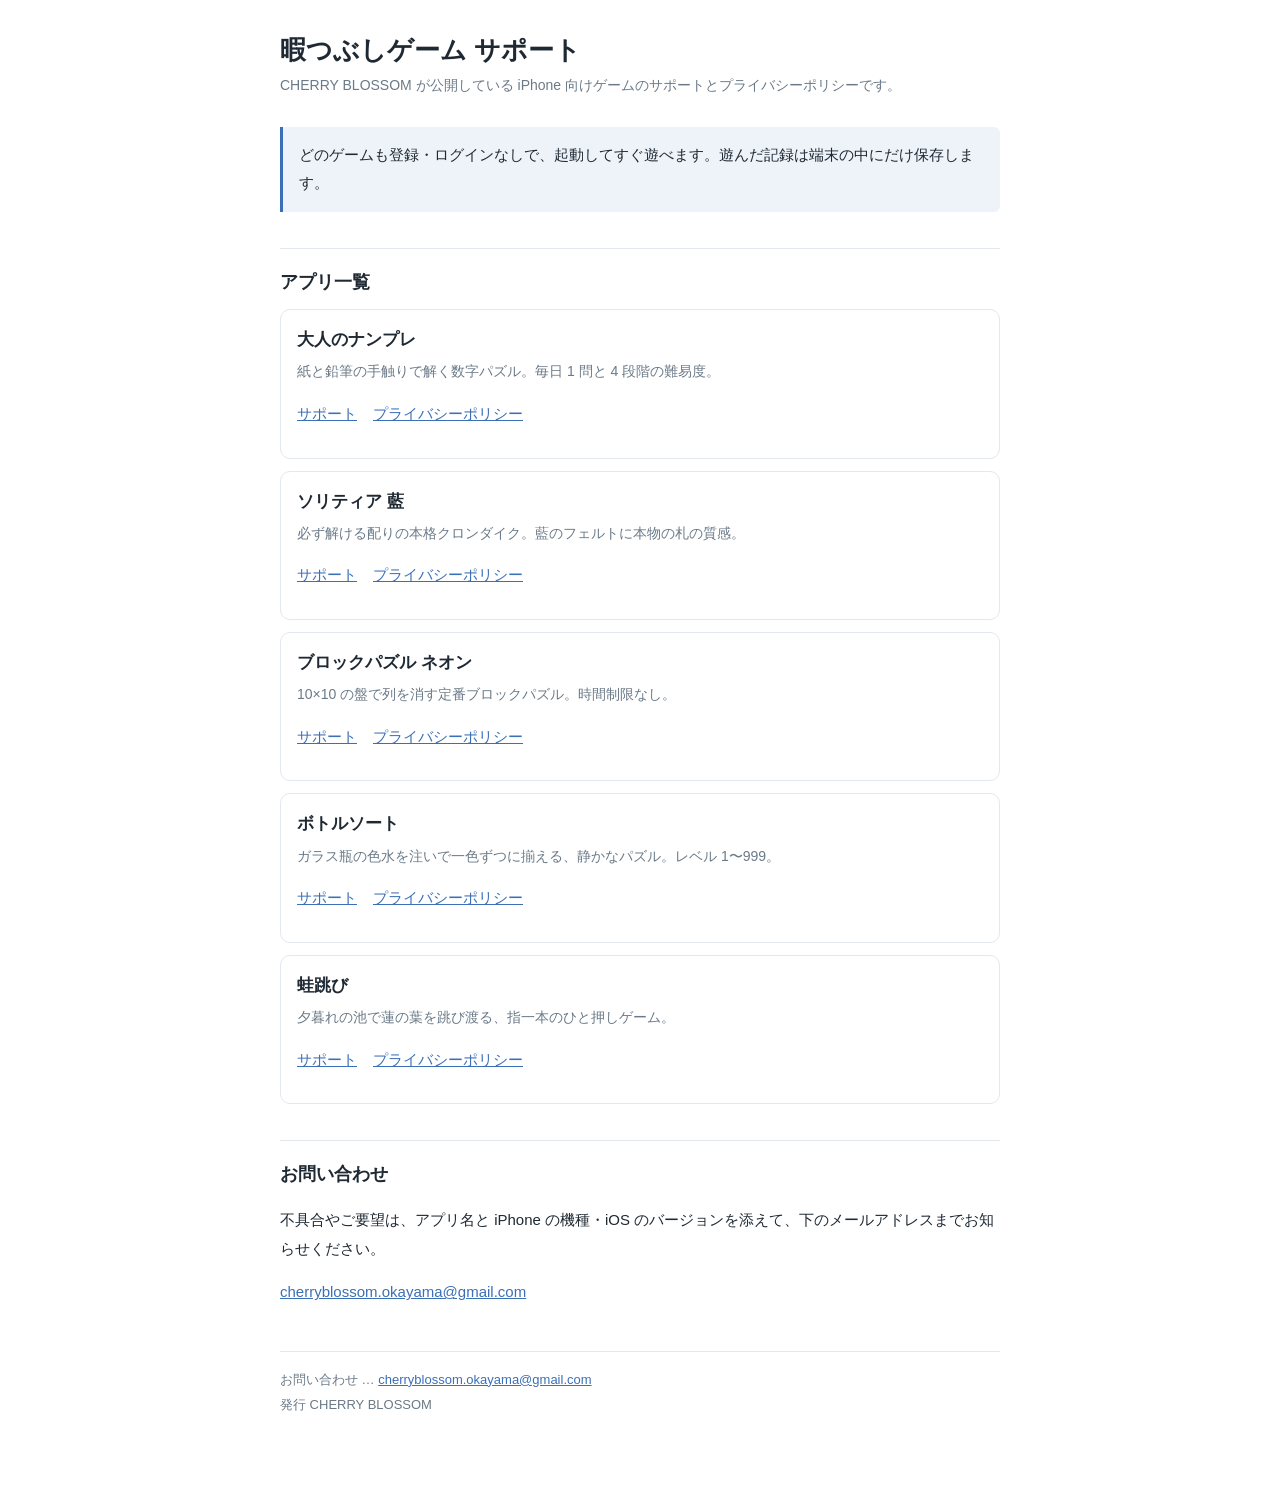
==== index.html @ 3ae5485f "暇つぶしゲーム 5 本のサポート・プライバシーポリシー Co-Authored-By: Claude Fable 5.1 <noreply@anthropic.com> Claude-Session:" ====
<!DOCTYPE html>
<html lang="ja">
<head>
<meta charset="utf-8">
<meta name="viewport" content="width=device-width,initial-scale=1">
<title>暇つぶしゲーム サポート</title>
<link rel="stylesheet" href="style.css">
</head>
<body>
<main>
<h1>暇つぶしゲーム サポート</h1>
<p class="meta">CHERRY BLOSSOM が公開している iPhone 向けゲームのサポートとプライバシーポリシーです。</p>
<p class="lead">どのゲームも登録・ログインなしで、起動してすぐ遊べます。遊んだ記録は端末の中にだけ保存します。</p>

<h2>アプリ一覧</h2>
<ul class="apps">
  <li>
    <p class="name">大人のナンプレ</p>
    <p class="desc">紙と鉛筆の手触りで解く数字パズル。毎日 1 問と 4 段階の難易度。</p>
    <p class="links"><a href="nanpure/">サポート</a><a href="nanpure/privacy.html">プライバシーポリシー</a></p>
  </li>
  <li>
    <p class="name">ソリティア 藍</p>
    <p class="desc">必ず解ける配りの本格クロンダイク。藍のフェルトに本物の札の質感。</p>
    <p class="links"><a href="solitaire/">サポート</a><a href="solitaire/privacy.html">プライバシーポリシー</a></p>
  </li>
  <li>
    <p class="name">ブロックパズル ネオン</p>
    <p class="desc">10×10 の盤で列を消す定番ブロックパズル。時間制限なし。</p>
    <p class="links"><a href="blockfit/">サポート</a><a href="blockfit/privacy.html">プライバシーポリシー</a></p>
  </li>
  <li>
    <p class="name">ボトルソート</p>
    <p class="desc">ガラス瓶の色水を注いで一色ずつに揃える、静かなパズル。レベル 1〜999。</p>
    <p class="links"><a href="colorsort/">サポート</a><a href="colorsort/privacy.html">プライバシーポリシー</a></p>
  </li>
  <li>
    <p class="name">蛙跳び</p>
    <p class="desc">夕暮れの池で蓮の葉を跳び渡る、指一本のひと押しゲーム。</p>
    <p class="links"><a href="pyon/">サポート</a><a href="pyon/privacy.html">プライバシーポリシー</a></p>
  </li>
</ul>

<h2>お問い合わせ</h2>
<p>不具合やご要望は、アプリ名と iPhone の機種・iOS のバージョンを添えて、下のメールアドレスまでお知らせください。</p>
<p><a href="mailto:cherryblossom.okayama@gmail.com">cherryblossom.okayama@gmail.com</a></p>

<footer>お問い合わせ … <a href="mailto:cherryblossom.okayama@gmail.com">cherryblossom.okayama@gmail.com</a><br>発行 CHERRY BLOSSOM</footer>
</main>
</body>
</html>
---- style.css ----
:root{ --ink:#1f2933; --muted:#6b7a88; --line:#e3e8ee; --accent:#3b6fb6; --soft:#eef3fa; }
*{ box-sizing:border-box; }
body{ margin:0; padding:32px 20px 72px;
  font-family:-apple-system,BlinkMacSystemFont,"Hiragino Kaku Gothic ProN","Hiragino Sans","Yu Gothic UI",sans-serif;
  color:var(--ink); line-height:1.9; background:#fff; -webkit-text-size-adjust:100%; }
main{ max-width:720px; margin:0 auto; }
h1{ font-size:26px; margin:0 0 4px; line-height:1.4; }
h2{ font-size:18px; margin:36px 0 10px; padding-top:16px; border-top:1px solid var(--line); }
h3{ font-size:16px; margin:22px 0 6px; }
p,li,dd,dt{ font-size:15px; }
ul,ol{ padding-left:1.3em; }
dl{ margin:0; }
dt{ font-weight:700; margin-top:18px; }
dd{ margin:4px 0 0 0; }
.meta{ color:var(--muted); font-size:14px; margin:0 0 28px; }
.lead{ background:var(--soft); border-left:3px solid var(--accent); padding:14px 16px; border-radius:0 6px 6px 0; }
.nav{ font-size:14px; color:var(--muted); margin:0 0 20px; }
.apps{ list-style:none; padding:0; margin:0; }
.apps li{ border:1px solid var(--line); border-radius:10px; padding:14px 16px; margin:0 0 12px; }
.apps .name{ font-weight:700; font-size:17px; margin:0; }
.apps .desc{ margin:2px 0 8px; color:var(--muted); font-size:14px; }
.apps .links a{ margin-right:16px; font-size:15px; white-space:nowrap; }
footer{ margin-top:44px; padding-top:16px; border-top:1px solid var(--line); color:var(--muted); font-size:13px; }
a{ color:var(--accent); word-break:break-all; }
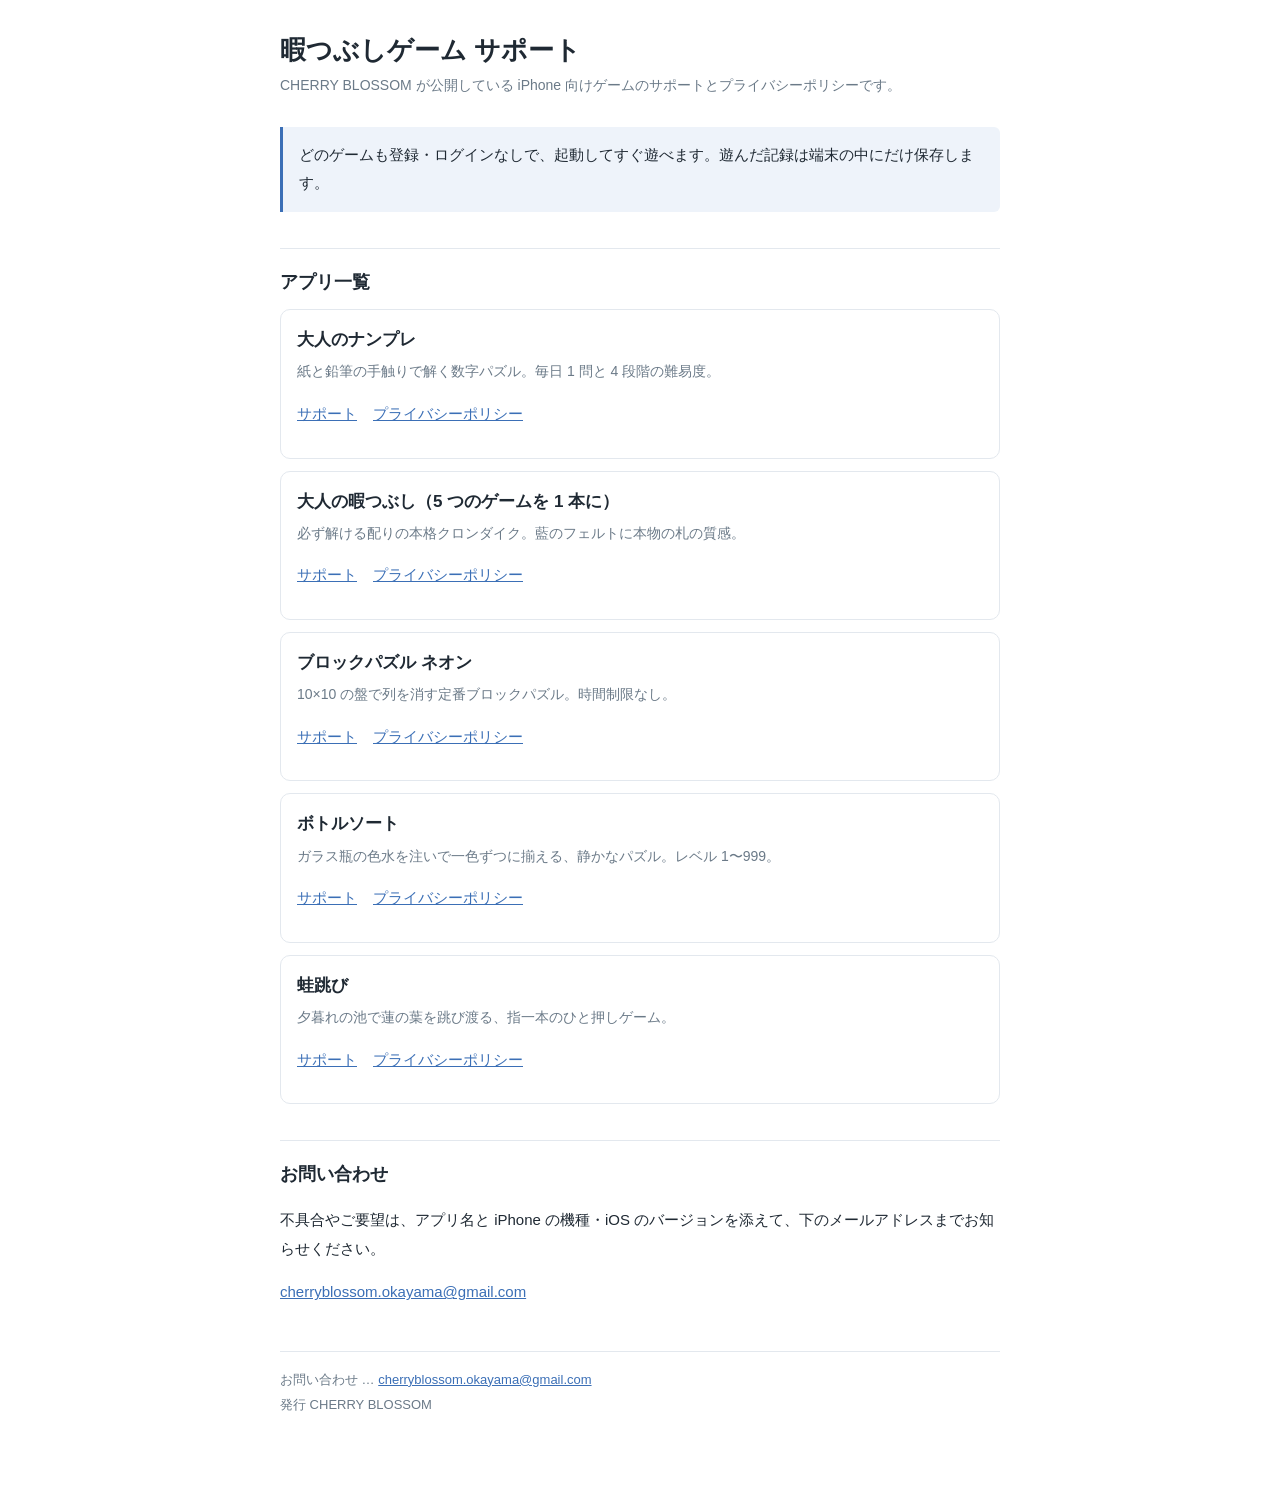
==== commit 29edc454: "ソリティア 藍 → 大人の暇つぶし（5 本統合）に表記変更 Co-Authored-By: Claude Fable 5.1 <noreply@anthropic.com> Claude-Sessio" ====
--- a/index.html
+++ b/index.html
@@ -20,7 +20,7 @@
     <p class="links"><a href="nanpure/">サポート</a><a href="nanpure/privacy.html">プライバシーポリシー</a></p>
   </li>
   <li>
-    <p class="name">ソリティア 藍</p>
+    <p class="name">大人の暇つぶし（5 つのゲームを 1 本に）</p>
     <p class="desc">必ず解ける配りの本格クロンダイク。藍のフェルトに本物の札の質感。</p>
     <p class="links"><a href="solitaire/">サポート</a><a href="solitaire/privacy.html">プライバシーポリシー</a></p>
   </li>
